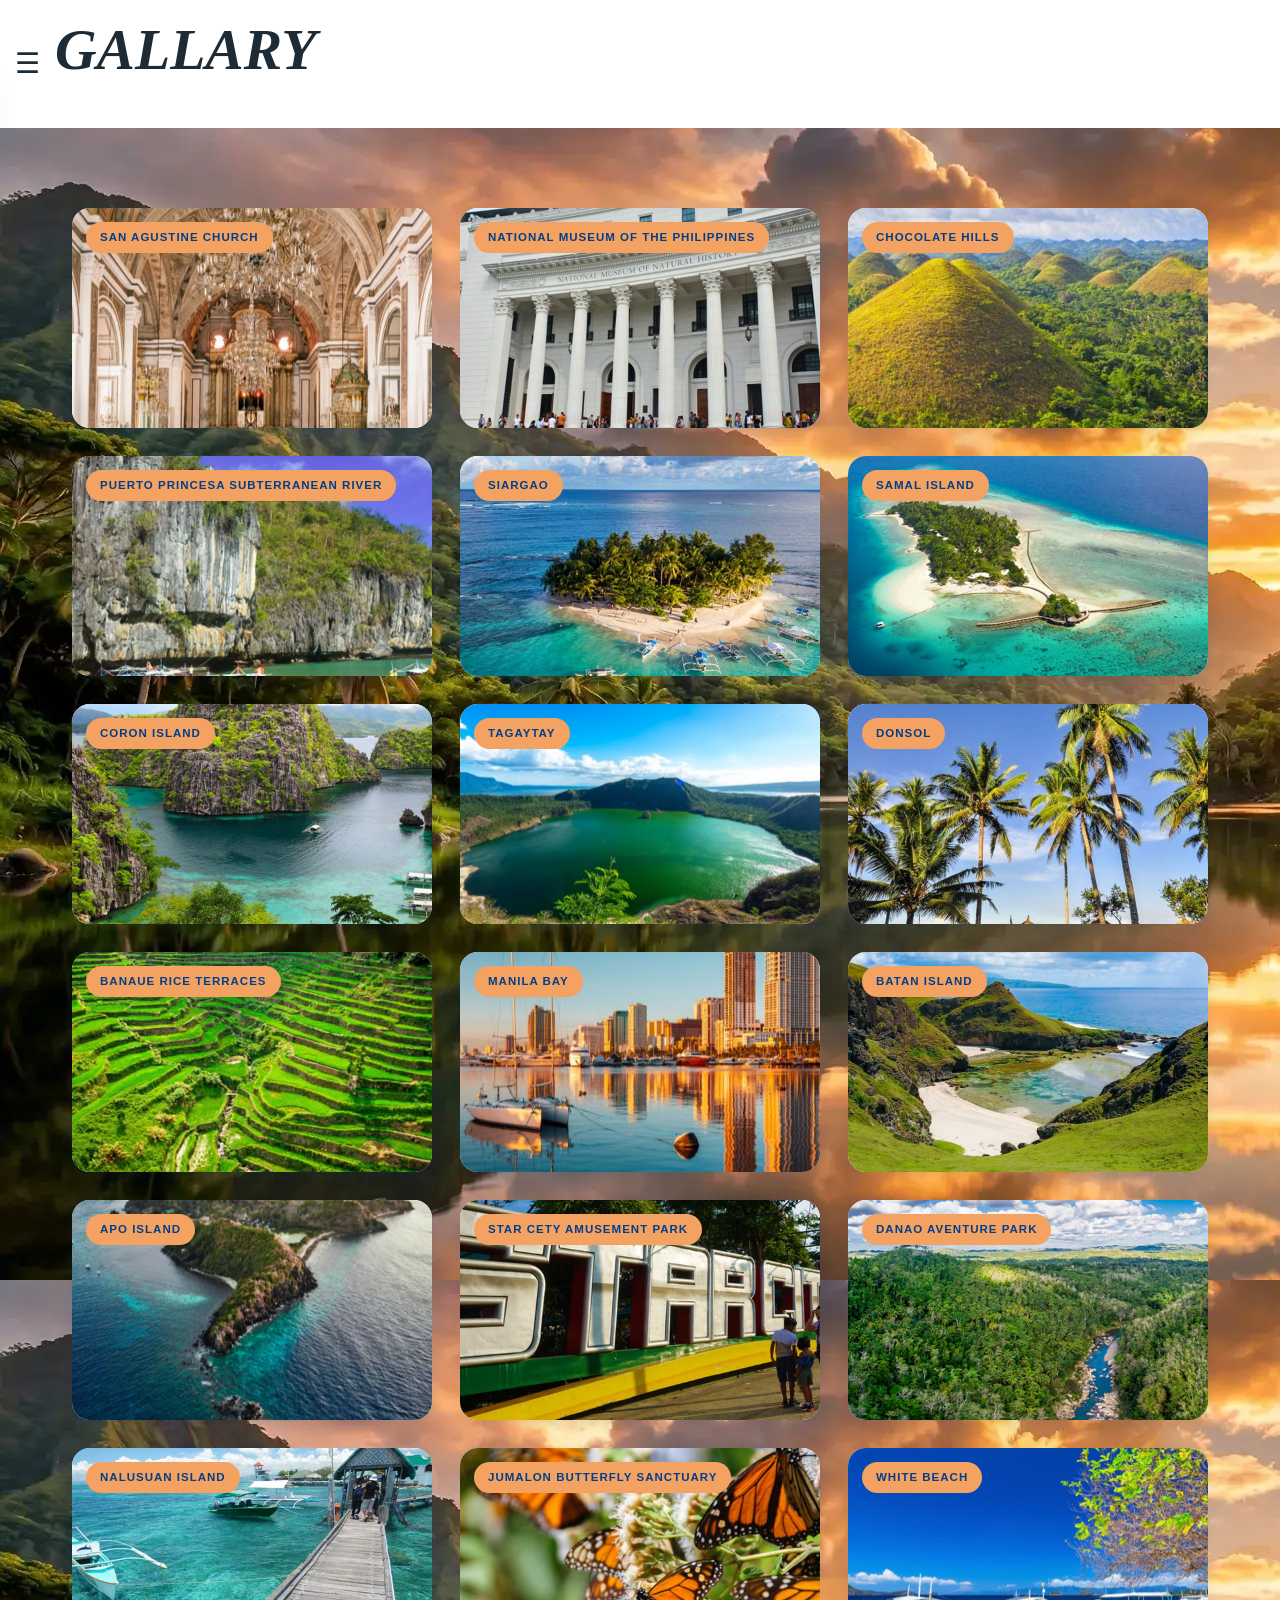
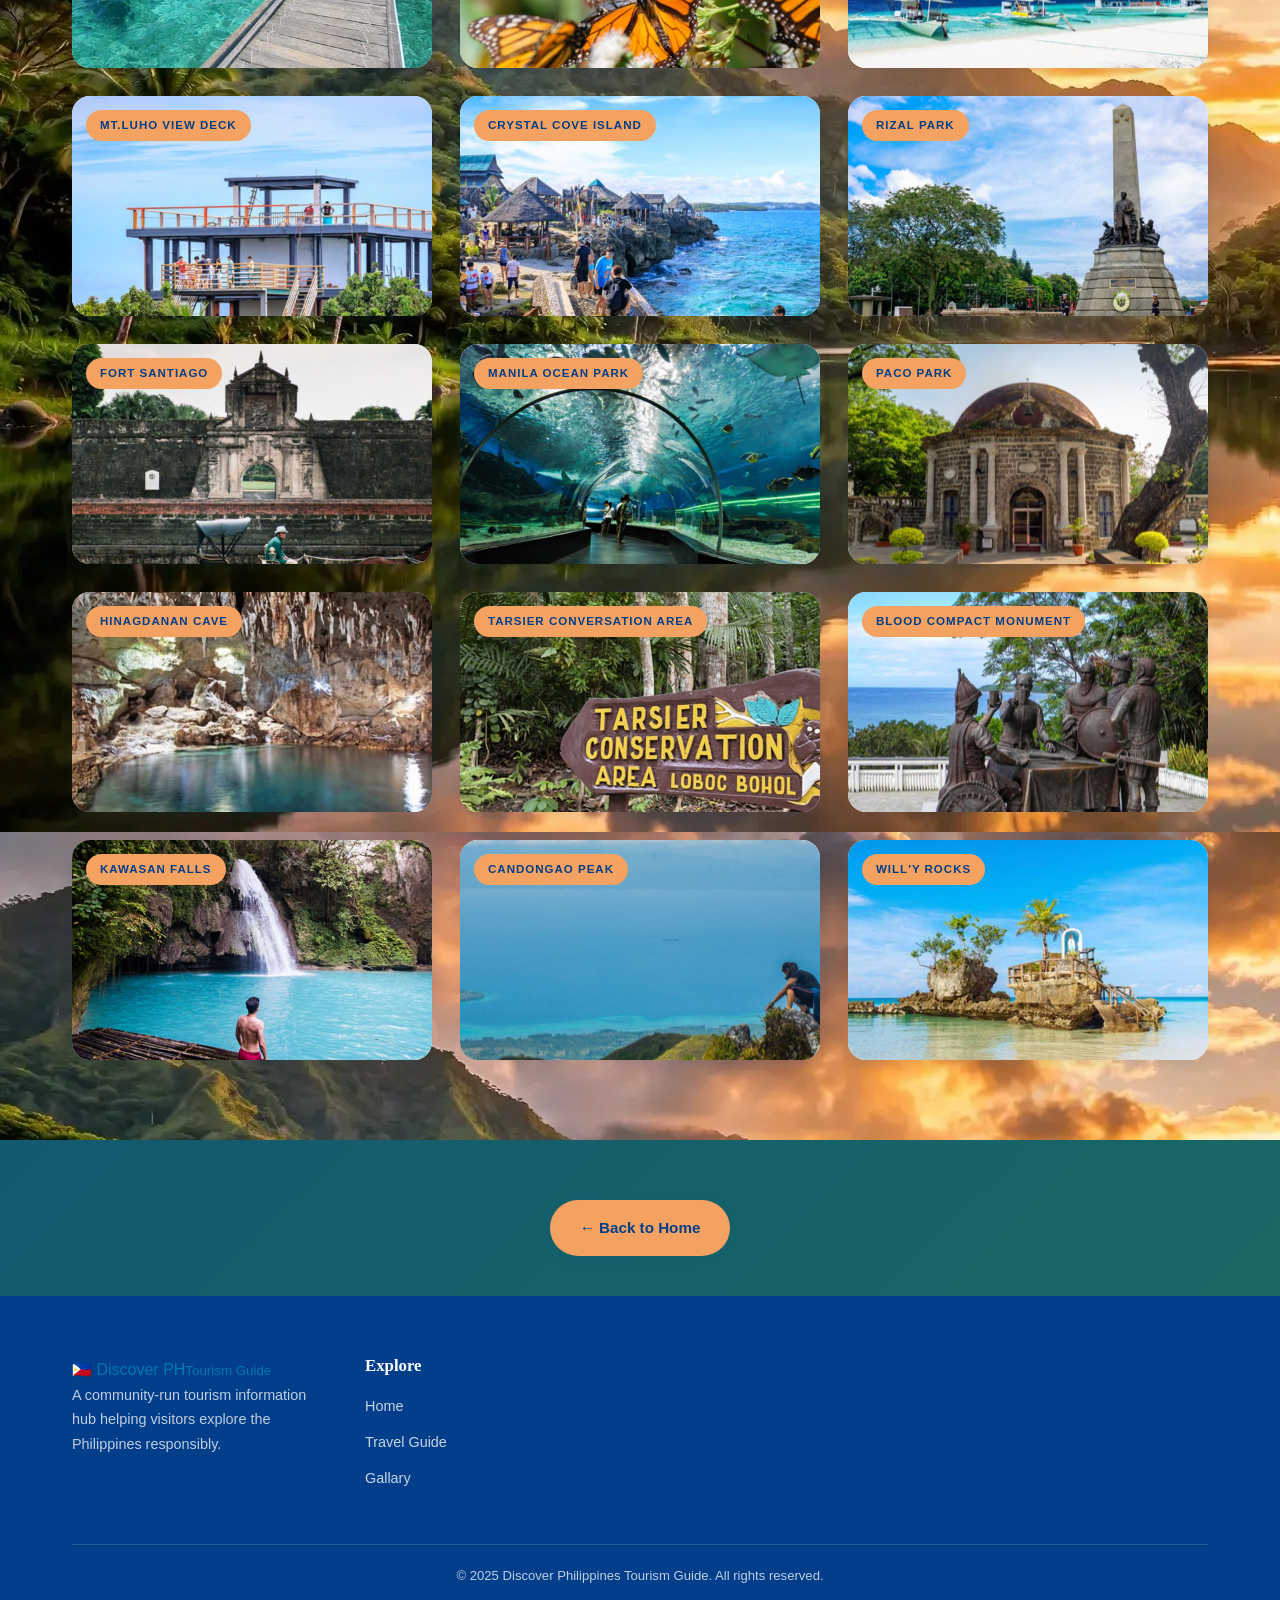
==== gallary.html @ ddd04cba "Add files via upload" ====
<!DOCTYPE html>

<html>
<head>
   <meta charset="UTF-8">
  <meta name="viewport" content="width=device-width, initial-scale=1.0">
  <title>Gallary</title>
  <link rel="stylesheet" href="style.css"">
  
</head>
<style>
body{
  background: linear-gradient(135deg, var(--ocean-dark), var(--green-dark));
  box-shadow: var(--shadow-lg);
  
}
</style>
<body>
  <nav class="navbar">
  
  <input type="checkbox" id="menu-check">
  <label for="menu-check" class="menu-icon">☰</label>
  
  <h1><i>GALLARY</i></h1>

  
  <div class="side-menu">
    <a href="index.html">HOME</a>
    <a href="gallary.html">GALLARY</a>
    <a href="guide.html">GUIDE</a>
  </div>
</nav>
  
  <section class="section section-alt">
    <div class="container">
      <div class="grid grid-3">
   <article class="card">
          <div class="card-img">
            <span class="card-tag">San Agustine Church</span>
            <img src="p1.jpg" >
          </div>
          
        </article>
  
     <article class="card">
          <div class="card-img">
            <span class="card-tag">National Museum of the Philippines</span>
            <img src="p2.jpg" >
          </div>
        </article>
   
    <article class="card">
          <div class="card-img">
            <span class="card-tag">Chocolate Hills</span>
            <img src="p3.jpg">
           </div>
        </article>
  
   <article class="card">
          <div class="card-img">
            <span class="card-tag">Puerto Princesa Subterranean River</span>
            <img src="p4.jpg">
          </div>
        </article>
   
   <article class="card">
          <div class="card-img">
            <span class="card-tag">Siargao</span>
            <img src="p5.jpg">
          </div>
        </article>
  
   <article class="card">
          <div class="card-img">
            <span class="card-tag">Samal Island</span>
            <img src="p6.jpg">
          </div>
        </article>
  
   <article class="card">
          <div class="card-img">
            <span class="card-tag">Coron Island</span>
            <img src="p7.jpg">
          </div>
        </article>
  
  <article class="card">
          <div class="card-img">
            <span class="card-tag">Tagaytay</span>
            <img src="p8.jpg">
          </div>
        </article>
  
  <article class="card">
          <div class="card-img">
            <span class="card-tag">Donsol</span>
            <img src="p9.jpg">
          </div>
        </article>
  
   <article class="card">
          <div class="card-img">
            <span class="card-tag">Banaue Rice Terraces</span>
            <img src="p10.jpg">
          </div>
        </article>
  
   <article class="card">
          <div class="card-img">
            <span class="card-tag">Manila Bay</span>
            <img src="p11.jpg">
          </div>
        </article>
  
   <article class="card">
          <div class="card-img">
            <span class="card-tag">Batan Island</span>
            <img src="p12.jpg">
          </div>
        </article>
  
   <article class="card">
          <div class="card-img">
            <span class="card-tag">Apo Island</span>
            <img src="p13.jpg">
          </div>
        </article>
  
   <article class="card">
          <div class="card-img">
            <span class="card-tag">Star Cety Amusement Park</span>
            <img src="p14.jpg">
          </div>
        </article>
  
   <article class="card">
          <div class="card-img">
            <span class="card-tag">Danao Aventure Park</span>
            <img src="p15.jpg">
          </div>
        </article>
  
   <article class="card">
          <div class="card-img">
            <span class="card-tag">Nalusuan Island</span>
            <img src="p16.jpg">
          </div>
        </article>
  
   <article class="card">
          <div class="card-img">
            <span class="card-tag">Jumalon Butterfly  Sanctuary</span>
            <img src="p17.jpg">
          </div>
        </article>
  
   <article class="card">
          <div class="card-img">
            <span class="card-tag">White beach</span>
            <img src="p18.jpg">
          </div>
        </article>
  
   <article class="card">
          <div class="card-img">
            <span class="card-tag">Mt.Luho View Deck</span>
            <img src="p19.jpg">
          </div>
        </article>
  
   <article class="card">
          <div class="card-img">
            <span class="card-tag">Crystal Cove Island</span>
            <img src="p20.jpg">
          </div>
        </article>

  <article class="card">
          <div class="card-img">
            <span class="card-tag">Rizal Park</span>
            <img src="p21.jpg" >
          </div>
          
        </article>
  
     <article class="card">
          <div class="card-img">
            <span class="card-tag">Fort Santiago</span>
            <img src="p22.jpg" >
          </div>
        </article>
   
    <article class="card">
          <div class="card-img">
            <span class="card-tag">Manila Ocean Park</span>
            <img src="p23.jpg">
           </div>
        </article>
  
   <article class="card">
          <div class="card-img">
            <span class="card-tag">Paco Park</span>
            <img src="p24.jpg">
          </div>
        </article>
   
   <article class="card">
          <div class="card-img">
            <span class="card-tag">Hinagdanan Cave</span>
            <img src="p25.jpg">
          </div>
        </article>
  
   <article class="card">
          <div class="card-img">
            <span class="card-tag">Tarsier Conversation Area</span>
            <img src="p26.jpg">
          </div>
        </article>
  
   <article class="card">
          <div class="card-img">
            <span class="card-tag">Blood Compact Monument</span>
            <img src="p27.jpg">
          </div>
        </article>
  
  <article class="card">
          <div class="card-img">
            <span class="card-tag">Kawasan Falls</span>
            <img src="p28.jpg">
          </div>
        </article>
  
  <article class="card">
          <div class="card-img">
            <span class="card-tag">Candongao Peak</span>
            <img src="p29.jpg">
          </div>
        </article>
  
   <article class="card">
          <div class="card-img">
            <span class="card-tag">Will'y Rocks</span>
            <img src="p30.jpg">
          </div>
        </article>
</div>
</div>
  </section>
  
  
   

  <div style="text-align: center; margin-top: 60px;">
        <a href="index.html" class="btn btn-primary">← Back to Home</a>
      </div>
   
   <footer class="site-footer">
    <div class="container">
      <div class="footer-grid">
        <div class="footer-brand">
          <a href="index.html" class="logo">
            <span class="logo-mark">🇵🇭</span>
            <span>Discover PH<small>Tourism Guide</small></span>
          </a>
          <p>A community-run tourism information hub helping visitors explore the Philippines responsibly.</p>
        </div>
        
        <div>
          <h4>Explore</h4>
          <ul>
            <li><a href="index.html">Home</a></li>
            <li><a href="guide.html">Travel Guide</a></li>
            <li><a href="gallary.html">Gallary</a></li>
          </ul>
        </div>
        
      </div>
      <div class="footer-bottom">
        <p>© 2025 Discover Philippines Tourism Guide. All rights reserved.</p>
      </div>
    
    </div>
  </footer>
  
</body>
</html>
---- style.css ----
:root {
  --ocean: #0077b6;
  --ocean-dark: #023e8a;
  --ocean-light: #caf0f8;
  --green: #2a9d8f;
  --green-dark: #1b6b60;
  --sand: #fdf6ec;
  --gold: #f4a261;
  --gold-dark: #e76f51;
  --white: #ffffff;
  --text: #1d2b36;
  --text-soft: #5a6b78;
  --border: #e3e8ee;
  --shadow-sm: 0 4px 12px rgba(2, 62, 138, 0.08);
  --shadow-md: 0 10px 28px rgba(2, 62, 138, 0.12);
  --shadow-lg: 0 20px 48px rgba(2, 62, 138, 0.18);
  --radius: 18px;
  --radius-sm: 12px;
  --transition: 0.3s ease;
  --max-width: 1180px;
}

* {
  margin: 0;
  padding: 0;
  box-sizing: border-box;
}

html {
  scroll-behavior: smooth;
}

body {
  font-family: 'Poppins', Arial, sans-serif;
  font-size: 16px;
  line-height: 1.7;
  color: var(--text);
  background: white;
}

img {
  max-width: 100%;
  display: block;
  height: auto;
}

a {
  color: var(--ocean);
  text-decoration: none;
  transition: color var(--transition);
}

a:hover {
  color: var(--ocean-dark);
}

ul {
  list-style: none;
}

.navbar {
  position: relative;
  z-index: 100;
  background-color: var(--white);
  padding: 15px;
  display: flex;
  align-items: center;
  gap: 15px;
}


#menu-check {
  display: none;
}

.menu-icon {
  font-size: 28px;
  cursor: pointer;
  z-index: 101; 
}


.side-menu {
  position: fixed; 
  top: 60px;
  left: -250px;
  width: 220px;
  background-color: var(--white);
  z-index: 999; 
  box-shadow: var(--shadow-lg);
  border-radius: var(--radius);
  padding: 15px;
  display: flex;
  flex-direction: column;
  gap: 12px;
  transition: 0.3s ease;
}

.side-menu a {
  text-decoration: none;
  color: var(--text);
  padding: 10px;
  border-radius: 8px;
  background-color: var(--ocean-light);
}

.side-menu a:hover {
  background-color: var(--sand);
}


#menu-check:checked ~ .side-menu {
  left: 10px;
}


.hero {
  position: relative;
  z-index: 1;
}
h3{
  font-family: 'Playfair Display', Georgia, serif;
  line-height: 1.2;
  color: var(ocean-dark);
  margin-bottom: 0.5em;
}

h1, h2,h4{
  font-family: 'Playfair Display', Georgia, serif;
  line-height: 1.2;
  color: var(white);
  margin-bottom: 0.5em;
}

h1 { font-size: clamp(2.2rem, 5vw, 3.6rem); }
h2 { font-size: clamp(1.7rem, 3.5vw, 2.5rem); }
h3 { font-size: 1.25rem; }

p {
  margin-bottom: 1rem;
  color: var(white);
}

.eyebrow {
  text-transform: uppercase;
  letter-spacing: 2px;
  font-size: 0.78rem;
  font-weight: 600;
  color: var(--white);
  margin-bottom: 0.4rem;
}

.container {
  width: 100%;
  max-width: var(--max-width);
  margin: 0 auto;
  padding: 0 22px;
}


.section {
  padding: 80px 0;
  background: url(b66.jpg);
  

}

.section-alt {
  background: url(b6.jpg);
}

.section-head {
  text-align: center;
  max-width: 720px;
  margin: 0 auto 50px;
}

.section-head p {
  font-size: 1.02rem;
}


.btn {
  display: inline-block;
  padding: 13px 28px;
  border-radius: 50px;
  font-weight: 600;
  font-size: 0.95rem;
  border: 2px solid transparent;
  cursor: pointer;
  transition: all var(--transition);
  text-align: center;
  color: var(white);
  
}

.btn-primary {
  background: var(--gold);
  color: var(--ocean-dark);
  box-shadow: var(--shadow-sm);
}
.btn-primary:hover {
  background: var(--gold-dark);
  color: var(--white);
  transform: translateY(-3px);
  box-shadow: var(--shadow-md);
}

.btn-ocean {
  background: var(--ocean);
  color: var(--white);
  box-shadow: var(--shadow-sm);
}
.btn-ocean:hover {
  background: var(--ocean-dark);
  color: var(--white);
  transform: translateY(-3px);
}

.btn-outline {
  background: transparent;
  color: var(--white);
  border-color: var(--white);
}
.btn-outline:hover {
  background: var(--white);
  color: var(--ocean-dark);
  transform: translateY(-3px);
}

.btn-ghost {
  background: transparent;
  color: var(--ocean);
  border-color: var(--ocean);
  padding: 9px 22px;
  font-size: 0.88rem;
}
.btn-ghost:hover {
  background: var(--ocean);
  color: var(--white);
}

.btn-sm {
  padding: 8px 18px;
  font-size: 0.82rem;
}

.btn-row {
  display: flex;
  flex-wrap: wrap;
  gap: 14px;
  margin-top: 24px;
}
.site-header {
  position: sticky;
  top: 0;
  z-index: 100;
  background: rgba(255, 255, 255, 0.96);
  backdrop-filter: blur(8px);
  box-shadow: var(--shadow-sm);
}

.nav-bar {
  display: flex;
  align-items: center;
  justify-content: space-between;
  gap: 20px;
  padding-top: 14px;
  padding-bottom: 14px;
}


.hero {
  position: relative;
  min-height: 88vh;
  display: flex;
  align-items: center;
  color: var(--white);
  text-align: center;
  background:
    linear-gradient(rgba(2, 30, 60, 0.55), rgba(2, 30, 60, 0.65)),
    url(back.jpg) center/cover no-repeat;

}

.hero-inner {
  max-width: 820px;
}

.hero h1 {
  color: var(--white);
  margin-bottom: 18px;
}

.hero p {
  color: rgba(255, 255, 255, 0.92);
  font-size: 1.1rem;
  margin-bottom: 28px;
}
.brand{ margin:10; padding:10; 
  background-color: dimgrey;
  font-weight: 1000;
  font-size: 0.99rem;
}
 
body { font-family: Arial; }



}
.badge {
  display: inline-block;
  background: var(--gold);
  color: var(--ocean-dark);
  font-weight: 600;
  font-size: 0.78rem;
  letter-spacing: 1.5px;
  text-transform: uppercase;
  padding: 8px 18px;
  border-radius: 50px;
  margin-bottom: 22px;
}

.hero .btn-row {
  justify-content: center;
}

.split {
  display: grid;
  grid-template-columns: 1fr 1fr;
  gap: 50px;
  align-items: center;
}

.split-media img {
  border-radius: var(--radius);
  box-shadow: var(--shadow-md);
  width: 100%;
  height: 100%;
  object-fit: cover;
}

.stack > * + * {
  margin-top: 14px;
}

.check-list {
  margin: 8px 0 16px;
}
.check-list li {
  position: relative;
  padding-left: 30px;
  margin-bottom: 10px;
  color: var(--text-soft);
}
.check-list li::before {
  content: "✔";
  position: absolute;
  left: 0;
  top: 0;
  color: var(--green);
  font-weight: 700;
}


.grid {
  display: grid;
  gap: 28px;
}
.grid-2 { grid-template-columns: repeat(2, 1fr); }
.grid-3 { grid-template-columns: repeat(3, 1fr); }
.grid-4 { grid-template-columns: repeat(4, 1fr); }


.card {
  background: var(--white);
  border-radius: var(--radius);
  overflow: hidden;
  box-shadow: var(--shadow-sm);
  display: flex;
  flex-direction: column;
  transition: transform var(--transition), box-shadow var(--transition);
}

.card:hover {
  transform: translateY(-8px);
  box-shadow: var(--shadow-lg);
}

.card-img {
  position: relative;
  height: 220px;
  overflow: hidden;
}

.card-img img {
  width: 100%;
  height: 100%;
  object-fit: cover;
  transition: transform 0.6s ease;
}

.card:hover .card-img img {
  transform: scale(1.08);
}

.card-tag {
  position: absolute;
  top: 14px;
  left: 14px;
  background: var(--gold);
  color: var(--ocean-dark);
  font-size: 0.72rem;
  font-weight: 600;
  letter-spacing: 1px;
  text-transform: uppercase;
  padding: 6px 14px;
  border-radius: 50px;
  z-index: 2;
}

.card-body {
  padding: 22px 22px 26px;
  display: flex;
  flex-direction: column;
  flex: 1;
}

.card-body .loc {
  font-size: 0.78rem;
  text-transform: uppercase;
  letter-spacing: 1.4px;
  color: var(--green);
  font-weight: 600;
  margin-bottom: 4px;
}

.card-body h3 {
  margin-bottom: 8px;
}

.card-body p {
  font-size: 0.92rem;
  flex: 1;
}


.activity {
  background: var(--white);
  border: 1px solid var(--border);
  border-radius: var(--radius);
  padding: 30px 24px;
  text-align: center;
  transition: all var(--transition);
}

.activity:hover {
  border-color: var(--ocean);
  box-shadow: var(--shadow-md);
  transform: translateY(-6px);
}

.activity-icon {
  display: inline-grid;
  place-items: center;
  width: 62px;
  height: 62px;
  font-size: 1.7rem;
  border-radius: 50%;
  background: var(--ocean-light);
  margin-bottom: 14px;
}

.activity h3 {
  font-size: 1.1rem;
  margin-bottom: 6px;
}

.activity p {
  font-size: 0.9rem;
  margin: 0;
}


.cta {
  background: linear-gradient(135deg, var(--ocean-dark), var(--green-dark));
  color: var(--white);
  border-radius: var(--radius);
  padding: 70px 30px;
  text-align: center;
  box-shadow: var(--shadow-lg);
}

.cta h2 {
  color: var(--white);
}

.cta p {
  color: rgba(255, 255, 255, 0.9);
  max-width: 620px;
  margin: 0 auto 10px;
}

.cta .btn-row {
  justify-content: center;
}


.site-footer {
  background: var(--ocean-dark);
  color: rgba(255, 255, 255, 0.85);
  padding: 60px 0 24px;
  margin-top: 40px;
}

.footer-grid {
  display: grid;
  grid-template-columns: repeat(4, 1fr);
  gap: 36px;
}

.site-footer h4 {
  color: var(--white);
  font-size: 1.05rem;
  margin-bottom: 16px;
}

.site-footer p {
  color: rgba(255, 255, 255, 0.75);
  font-size: 0.9rem;
}

.site-footer ul li {
  margin-bottom: 9px;
}

.site-footer ul a {
  color: rgba(255, 255, 255, 0.78);
  font-size: 0.9rem;
}
.site-footer ul a:hover {
  color: var(--gold);
  padding-left: 4px;
}

.footer-bottom {
  border-top: 1px solid rgba(255, 255, 255, 0.15);
  margin-top: 44px;
  padding-top: 20px;
  text-align: center;
}
.footer-bottom p {
  font-size: 0.82rem;
  margin: 0;
}


.destination-hero {
  position: relative;
  min-height: 60vh;
  display: flex;
  align-items: flex-end;
  color: var(--white);
  background: linear-gradient(rgba(2, 30, 60, 0.35), rgba(2, 30, 60, 0.75)),
              url(back3.jpg) center/cover no-repeat;
}
.destination-hero.palawan { background-image: linear-gradient(rgba(2,30,60,.35), rgba(2,30,60,.75)), url('../images/palawan.jpg'); }
.destination-hero.bohol   { background-image: linear-gradient(rgba(2,30,60,.35), rgba(2,30,60,.75)), url('../images/bohol.jpg'); }
.destination-hero.cebu    { background-image: linear-gradient(rgba(2,30,60,.35), rgba(2,30,60,.75)), url('../images/cebu.jpg'); }
.destination-hero.siargao { background-image: linear-gradient(rgba(2,30,60,.35), rgba(2,30,60,.75)), url('../images/siargao.jpg'); }

.destination-hero .container {
  padding-bottom: 50px;
}

.destination-hero h1 {
  color: var(--white);
  margin-bottom: 6px;
}

.destination-hero .loc {
  color: var(--gold);
  font-weight: 600;
  text-transform: uppercase;
  letter-spacing: 2px;
  font-size: 0.82rem;
}

.info-bar {
  background: var(--ocean);
  color: var(--white);
}
.info-bar .container {
  display: flex;
  flex-wrap: wrap;
  gap: 30px;
  padding: 22px 22px;
  justify-content: space-around;
}
.info-item {
  text-align: center;
}
.info-item span {
  display: block;
  font-size: 0.72rem;
  text-transform: uppercase;
  letter-spacing: 1.4px;
  color: var(--ocean-light);
}
.info-item strong {
  font-size: 0.98rem;
}


.attraction {
  display: grid;
  grid-template-columns: 1fr 1fr;
  gap: 40px;
  align-items: center;
  padding: 40px 0;
  border-bottom: 1px solid var(--border);
}
.attraction:last-child { border-bottom: none; }
.attraction img {
  border-radius: var(--radius);
  box-shadow: var(--shadow-md);
  height: 300px;
  width: 100%;
  object-fit: cover;
}
.attraction.reverse .attraction-text { order: 2; }


.tips-box {
  background: var(--sand);
  border-left: 6px solid var(--gold);
  border-radius: var(--radius-sm);
  padding: 30px 34px;
  margin-top: 50px;
}
.tips-box h3 {
  margin-bottom: 14px;
}
.tips-box ul li {
  position: relative;
  padding-left: 28px;
  margin-bottom: 10px;
  color: var(--text-soft);
}
.tips-box ul li::before {
  content: "★";
  position: absolute;
  left: 0;
  color: var(--gold-dark);
}


.food-card {
  background: var(--white);
  border-radius: var(--radius);
  overflow: hidden;
  box-shadow: var(--shadow-sm);
  transition: transform var(--transition), box-shadow var(--transition);
}
.food-card:hover {
  transform: translateY(-8px);
  box-shadow: var(--shadow-lg);
}
.food-card img {
  height: 200px;
  width: 100%;
  object-fit: cover;
}
.food-card .card-body { padding: 20px; }

.festival-list {
  display: grid;
  grid-template-columns: repeat(3, 1fr);
  gap: 24px;
}
.festival {
  background: var(--ocean-light);
  border-radius: var(--radius);
  padding: 28px 22px;
  text-align: center;
  transition: background var(--transition), transform var(--transition);
}
.festival:hover {
  background: var(--gold);
  transform: translateY(-6px);
}
.festival h3 { font-size: 1.05rem; margin-bottom: 6px; }
.festival p  { font-size: 0.88rem; margin: 0; 
  
}

.guide-card {
  background: var(--white);
  border: 1px solid var(--border);
  border-radius: var(--radius);
  padding: 30px 26px;
  transition: all var(--transition);
}
.guide-card:hover {
  border-color: var(--ocean);
  box-shadow: var(--shadow-md);
  transform: translateY(-6px);
}
.guide-card .icon {
  font-size: 1.8rem;
  margin-bottom: 12px;
  display: block;
}
.guide-card h3 { font-size: 1.12rem; }
.guide-card p  { font-size: 0.9rem; margin: 0; }


.faq details {
  background: var(--white);
  border: 1px solid var(--border);
  border-radius: var(--radius-sm);
  margin-bottom: 14px;
  overflow: hidden;
}
.faq summary {
  padding: 18px 24px;
  font-weight: 600;
  cursor: pointer;
  color: var(--ocean-dark);
  list-style: none;
  position: relative;
}
.faq summary::-webkit-details-marker { display: none; }
.faq summary::after {
  content: "+";
  position: absolute;
  right: 22px;
  font-size: 1.3rem;
  color: var(--green);
  transition: transform var(--transition);
}
.faq details[open] summary::after {
  content: "−";
}
.faq details p {
  padding: 0 24px 20px;
  margin: 0;
}
.gallery-grid {
  display: grid;
  grid-template-columns: repeat(4, 1fr);
  grid-auto-rows: 200px;
  gap: 16px;
}

.gallery-item {
  position: relative;
  overflow: hidden;
  border-radius: var(--radius-sm);
  box-shadow: var(--shadow-sm);
}

.gallery-item img {
  width: 100%;
  height: 100%;
  object-fit: cover;
  transition: transform 0.6s ease;
}

.gallery-item:hover img {
  transform: scale(1.1);
}

.gallery-item .caption {
  position: absolute;
  inset: auto 0 0 0;
  padding: 30px 16px 14px;
  background: linear-gradient(transparent, rgba(2, 30, 60, 0.85));
  color: var(--white);
  font-size: 0.85rem;
  font-weight: 500;
  opacity: 0;
  transition: opacity var(--transition);
}

.gallery-item:hover .caption {
  opacity: 1;
}
.gallery-item.tall  { grid-row: span 2; }
.gallery-item.wide  { grid-column: span 2; }
.gallery-item.big   { grid-column: span 2; grid-row: span 2; }


@media (max-width: 992px) {
  .grid-4 { grid-template-columns: repeat(2, 1fr); }
  .grid-3 { grid-template-columns: repeat(2, 1fr); }
  .footer-grid { grid-template-columns: repeat(2, 1fr); }
  .festival-list { grid-template-columns: repeat(2, 1fr); }

  .split {
    grid-template-columns: 1fr;
    gap: 30px;
  }
  .split-media { order: -1; }

  .attraction {
    grid-template-columns: 1fr;
    gap: 20px;
  }
  .attraction.reverse .attraction-text { order: 0; }

  .gallery-grid {
    grid-template-columns: repeat(3, 1fr);
    grid-auto-rows: 180px;
  }

@media (max-width: 640px) {
  .section { padding: 56px 0; }

  .nav-bar {
    flex-direction: column;
    align-items: flex-start;
    gap: 12px;
  }
  .main-nav ul {
    gap: 4px;
  }
  .main-nav a {
    padding: 7px 12px;
    font-size: 0.85rem;
  }

  .hero { min-height: 78vh; }
  .hero p { font-size: 1rem; }

  .grid-2,
  .grid-3,
  .grid-4 { grid-template-columns: 1fr; }

  .footer-grid { grid-template-columns: 1fr; }
  .festival-list { grid-template-columns: 1fr; }

  .info-bar .container {
    gap: 16px;
    justify-content: space-between;
  }
  .info-item { flex: 1 1 40%; }

  .cta { padding: 50px 20px; }

  .gallery-grid {
    grid-template-columns: repeat(2, 1fr);
    grid-auto-rows: 150px;
  }
  .gallery-item.big {
    grid-column: span 2;
    grid-row: span 1;
  }

  .brand-text span { display: none; }
}


@media (max-width: 380px) {
  .gallery-grid {
    grid-template-columns: 1fr;
  }
  .gallery-item.wide,
  .gallery-item.big {
    grid-column: span 1;
  }
  .btn { padding: 11px 20px; font-size: 0.88rem; }
}audio
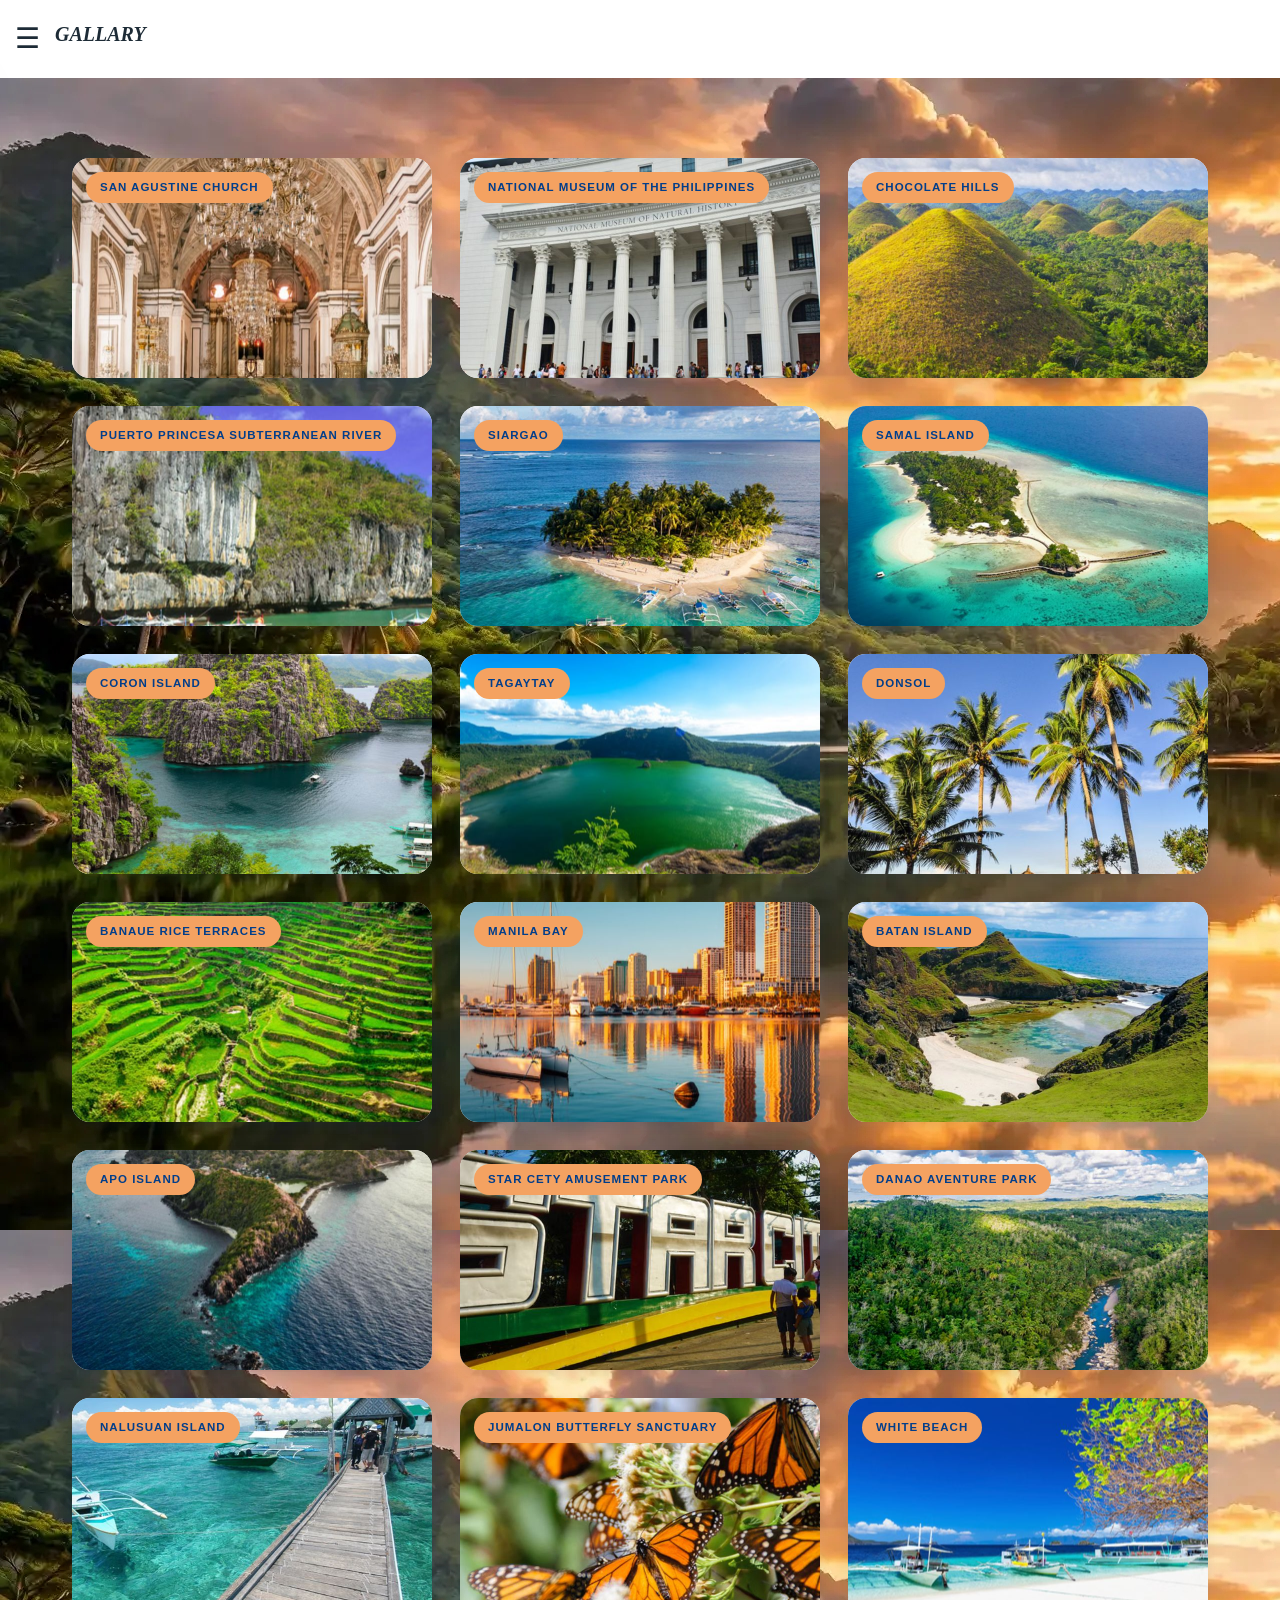
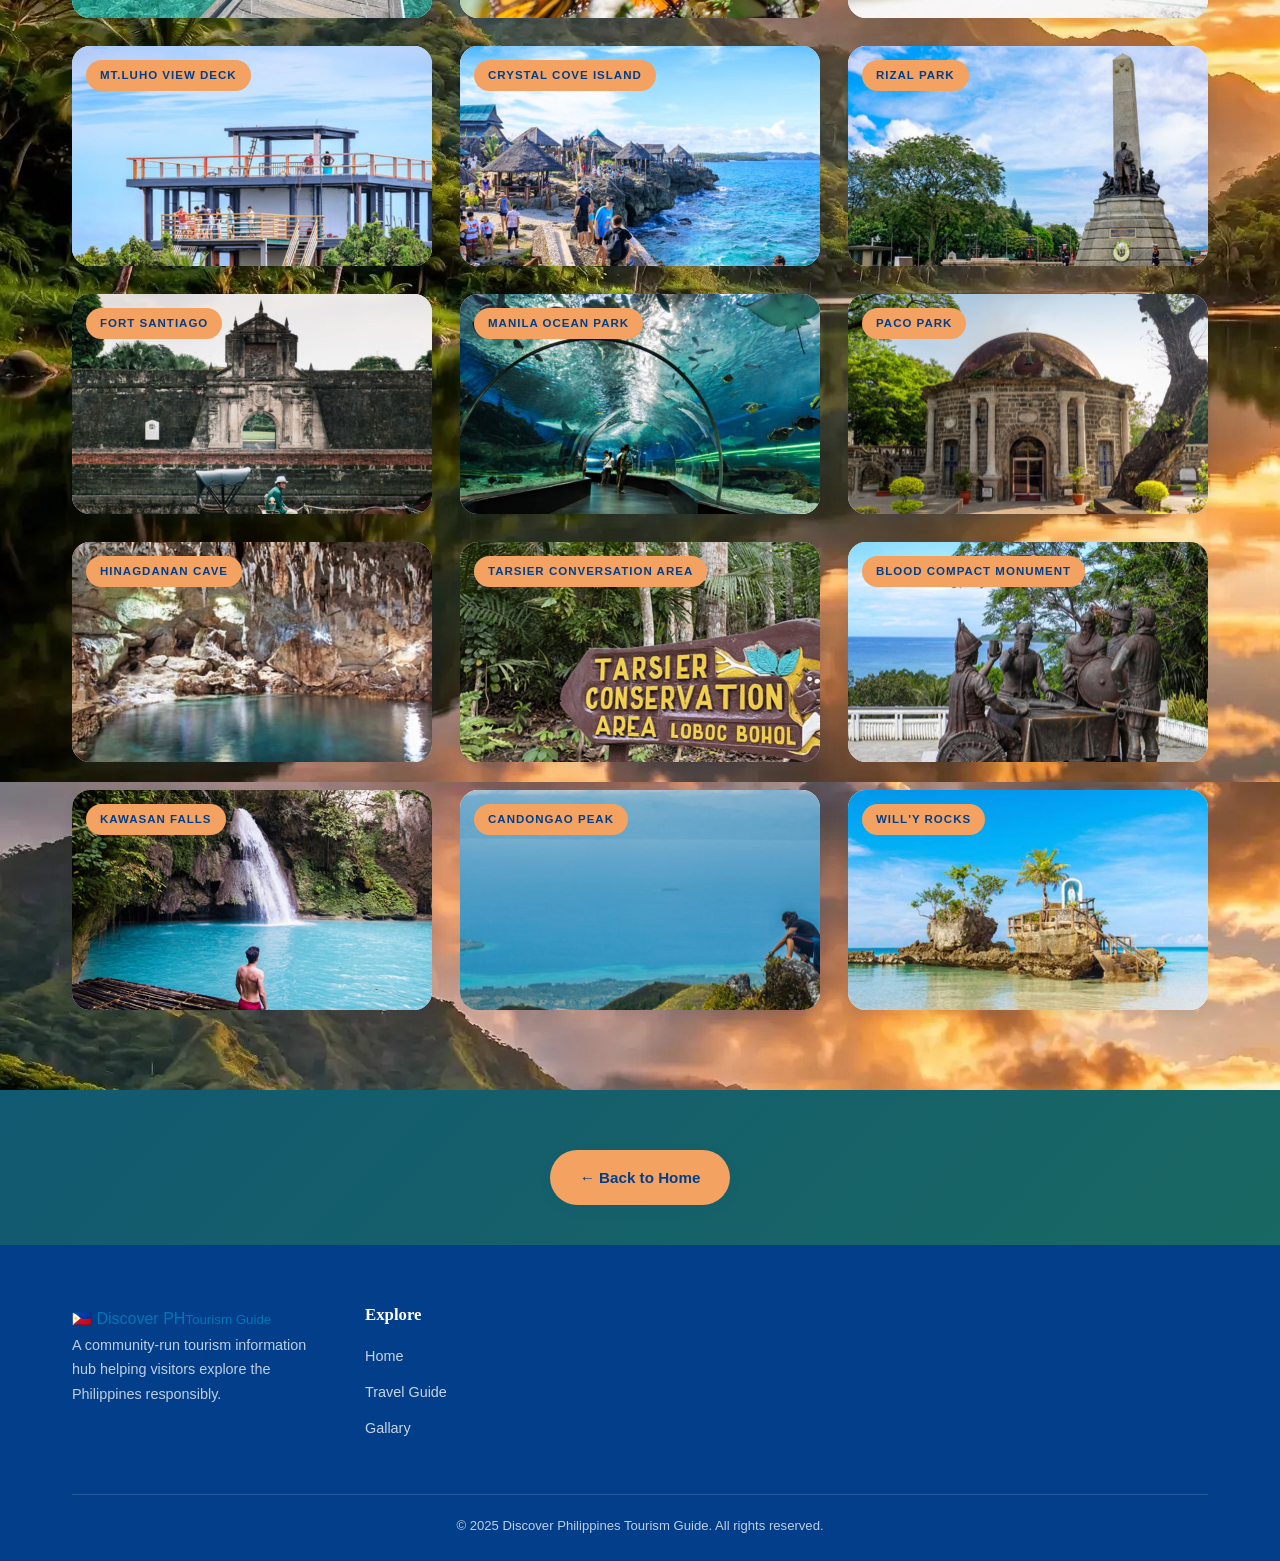
==== commit bda63c2b: "Update gallary.html" ====
--- a/gallary.html
+++ b/gallary.html
@@ -21,7 +21,7 @@
   <input type="checkbox" id="menu-check">
   <label for="menu-check" class="menu-icon">☰</label>
   
-  <h1><i>GALLARY</i></h1>
+  <h3><i>GALLARY</i></h3>
 
   
   <div class="side-menu">
